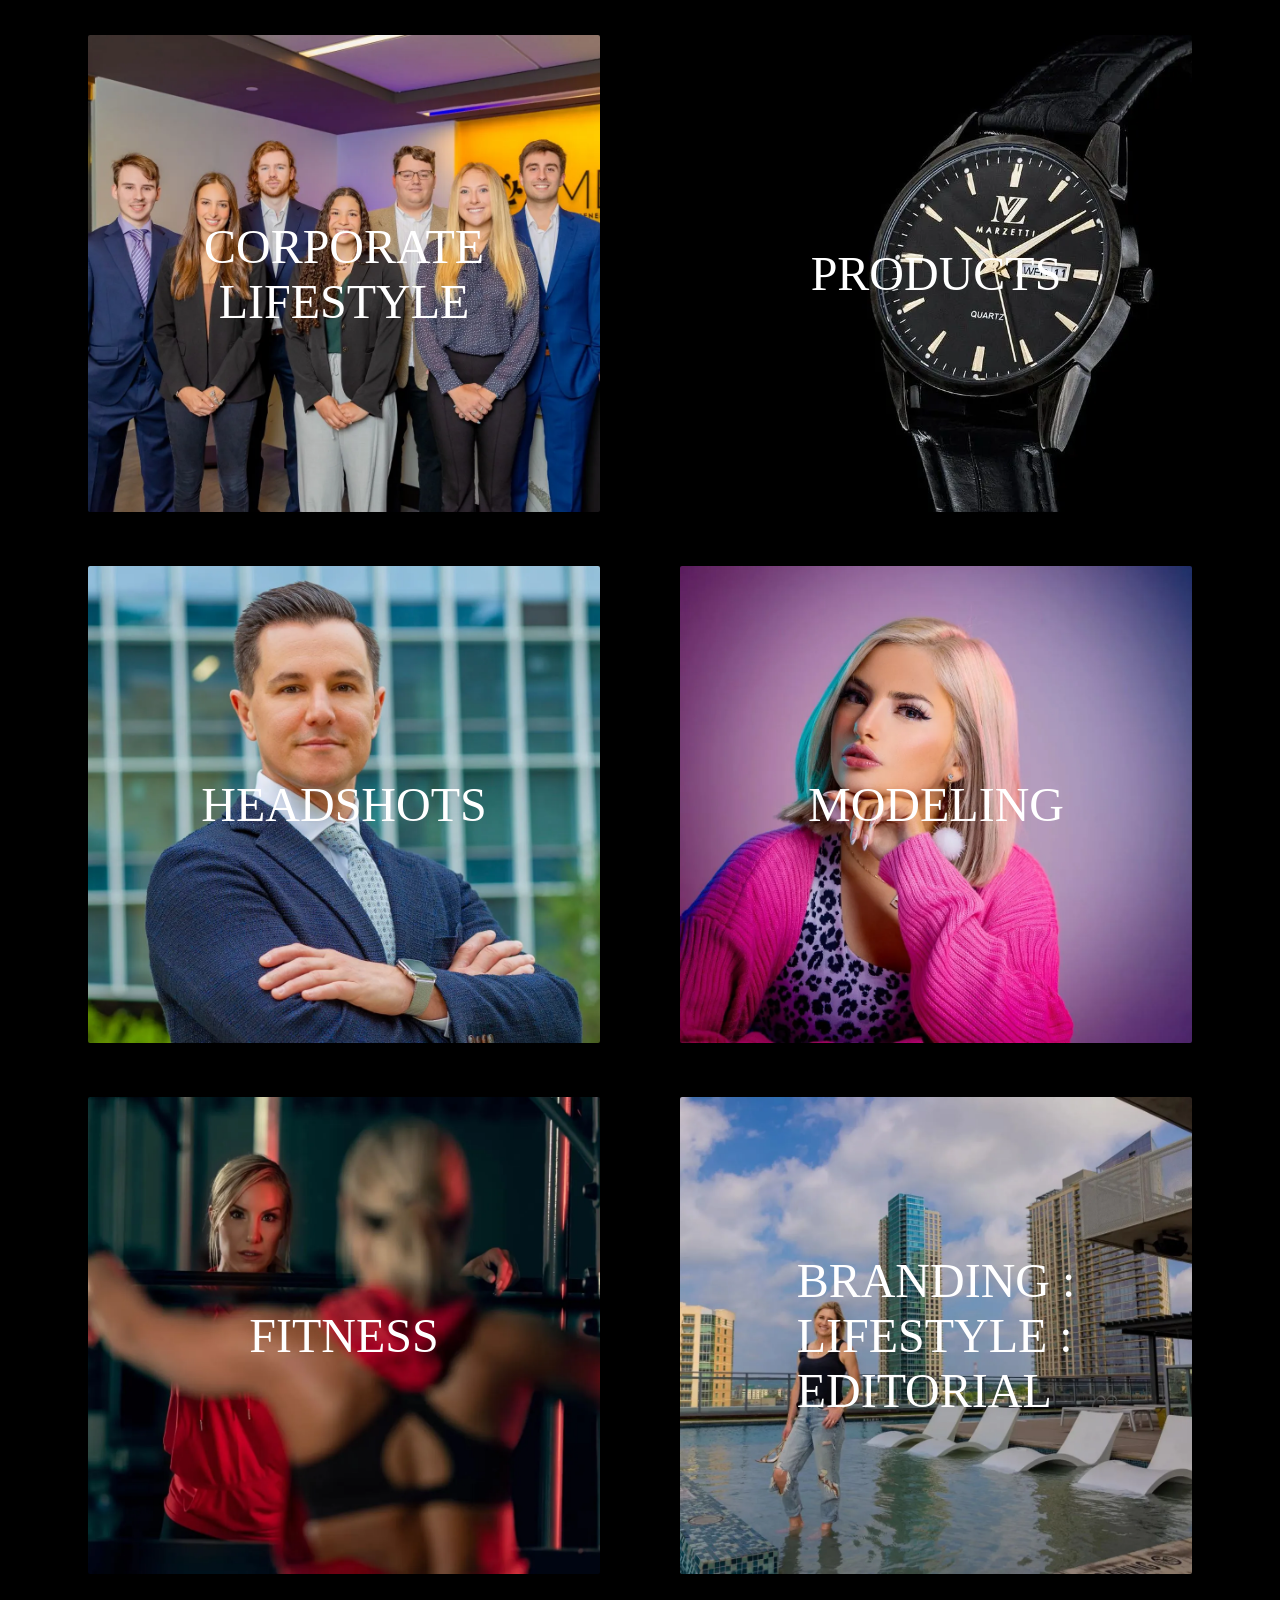
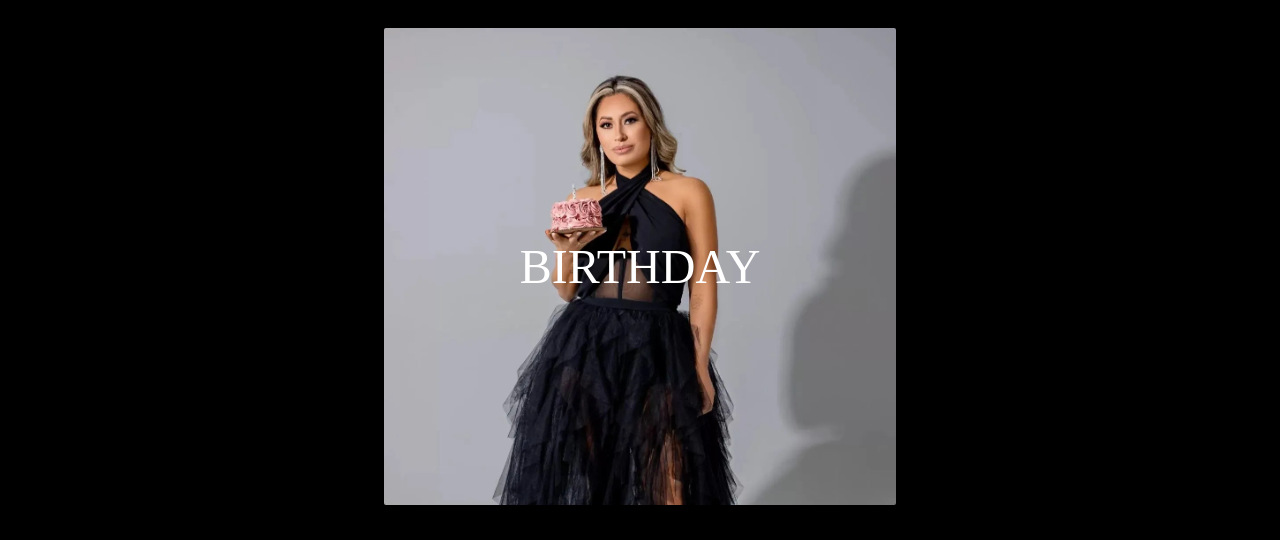
==== main port page/index.html @ 6ff3855a "adding in itial copy of og port page to be reconstructed" ====
<!DOCTYPE html>
<html lang="en">

<head>
    <meta charset="UTF-8">
    <title>Main Port Page</title>
    <link rel="stylesheet" href="style.css">
    <meta name="viewport" content="width=device-width, initial-scale=1.0">

</head>

<body>

    <div id="card-stage">
        <div class="card-row">
            <div class="port-card" id="corporate-lifestyle">
                <a href="#" class="card-text-link">CORPORATE LIFESTYLE</a>
            </div>
            <div class="port-card" id="products">
                <a href="#" class="card-text-link">PRODUCTS</a>
            </div>
        </div>
        <div class="card-row">
            <div class="port-card" id="headshots">
                <a href="#" class="card-text-link">HEADSHOTS</a>
            </div>
            <div class="port-card" id="modeling">
                <a href="#" class="card-text-link">MODELING</a>
            </div>
        </div>
        <div class="card-row">
            <div class="port-card" id="fitness">
                <a href="#" class="card-text-link">FITNESS</a>
            </div>
            <div class="port-card" id="editorial">
                <a href="#" class="card-text-link">
                    BRANDING : <br>
                    LIFESTYLE : <br>
                    EDITORIAL</a>
            </div>
        </div>
        <div class="card-row">
            <div class="port-card" id="birthday">
                <a href="#" class="card-text-link">BIRTHDAY</a>
            </div>
        </div>

    </div>
</body>

</html>
---- main port page/style.css ----
@font-face {
    font-family: RalewayImport;
    src: url(/assets/fonts/Raleway-VariableFont_wght.ttf);
}

html {
    background-color: black;
}

#card-stage {
    display: flex;
    flex-direction: column;
    justify-content: center;
    align-items: center;
    background-color: black;
    width: 100%;
    height: 100%;
}

.card-row {
    display: flex;
    flex-direction: row;
    justify-content: space-evenly;
    width: 100%;
}

.port-card {
    width: 40vw;
    height: 53vh;
    /* aspect ratio for use in wix iframe */
    /* width: 40%;
    height: auto;
    aspect-ratio: 4.8 / 3; */
    overflow: hidden;
    color: black;
    display: flex;
    align-items: center;
    justify-content: center;
    font-weight: bold;
    font-size: 48px;
    text-transform: uppercase;
    position: relative;
    margin-top: 3vh;
    margin-bottom: 3vh;
}

@media screen and (max-width: 1024px) {
    .port-card {
        width: 47.5%;
    }
}

@media screen and (max-width: 767px) {
    .port-card {
        width: 100%;
        font-size: 46px;
    }

    .card-row {
        flex-direction: column;
        align-items: center;
    }
}

/* pseudo elements for image layering */
.port-card::before,
.port-card::after {
    content: "";
    position: absolute;
    inset: 0;
    background-size: cover;
    background-position: center;
    transition: opacity 0.9s ease-in-out;
    z-index: 0;
    border-radius: 2px;
}

/* base img visible */
.port-card::before {
    opacity: 1;
}

/* hover img hidden by default */
.port-card::after {
    opacity: 0;
}

/* onhover fade to after img */
.port-card:hover::after {
    opacity: 1;
}

/* ensure text appears above the images */
.port-card .card-text-link {
    position: relative;
    z-index: 1;
    text-decoration: none;
    color: white;
    border-radius: 4px;
    font-family: RalewayImport;
    font-weight: 300;
    /* makes sure link is full card and text stays in center */
    width: 100%;
    height: 100%;
    display: flex;
    justify-content: center;
    align-items: center;
}

/* keeps text centered */
#corporate-lifestyle {
    text-align: center;
}


/* background images */


/* corp lifestyle*/
#corporate-lifestyle::before {
    background-image: url('assets/images/corplife1.webp');
}

#corporate-lifestyle::after {
    background-image: url('assets/images/corplifehover.webp');
}

/* products */
#products::before {
    background-image: url('assets/images/products1.webp');
}

#products::after {
    background-image: url('assets/images/productshover.webp');
}

/* headshots */
#headshots::before {
    background-image: url('assets/images/headshots1.webp');
}

#headshots::after {
    background-image: url('assets/images/headshotshover.webp');
}

/* modeling */
#modeling::before {
    background-image: url('assets/images/modeling1.webp');
}

#modeling::after {
    background-image: url('assets/images/modelinghover.webp');
}

/* fitness */
#fitness::before {
    background-image: url('assets/images/fitness1.webp');
}

#fitness::after {
    background-image: url('assets/images/fitnesshover.webp');
}

/* editorial */
#editorial::before {
    background-image: url('assets/images/editorial1.webp');
}

#editorial::after {
    background-image: url('assets/images/editorialhover.webp');
}

/* birthday */
#birthday::before {
    background-image: url('assets/images/birthday1.webp');
}

#birthday::after {
    background-image: url('assets/images/birthdayhover.webp');
}
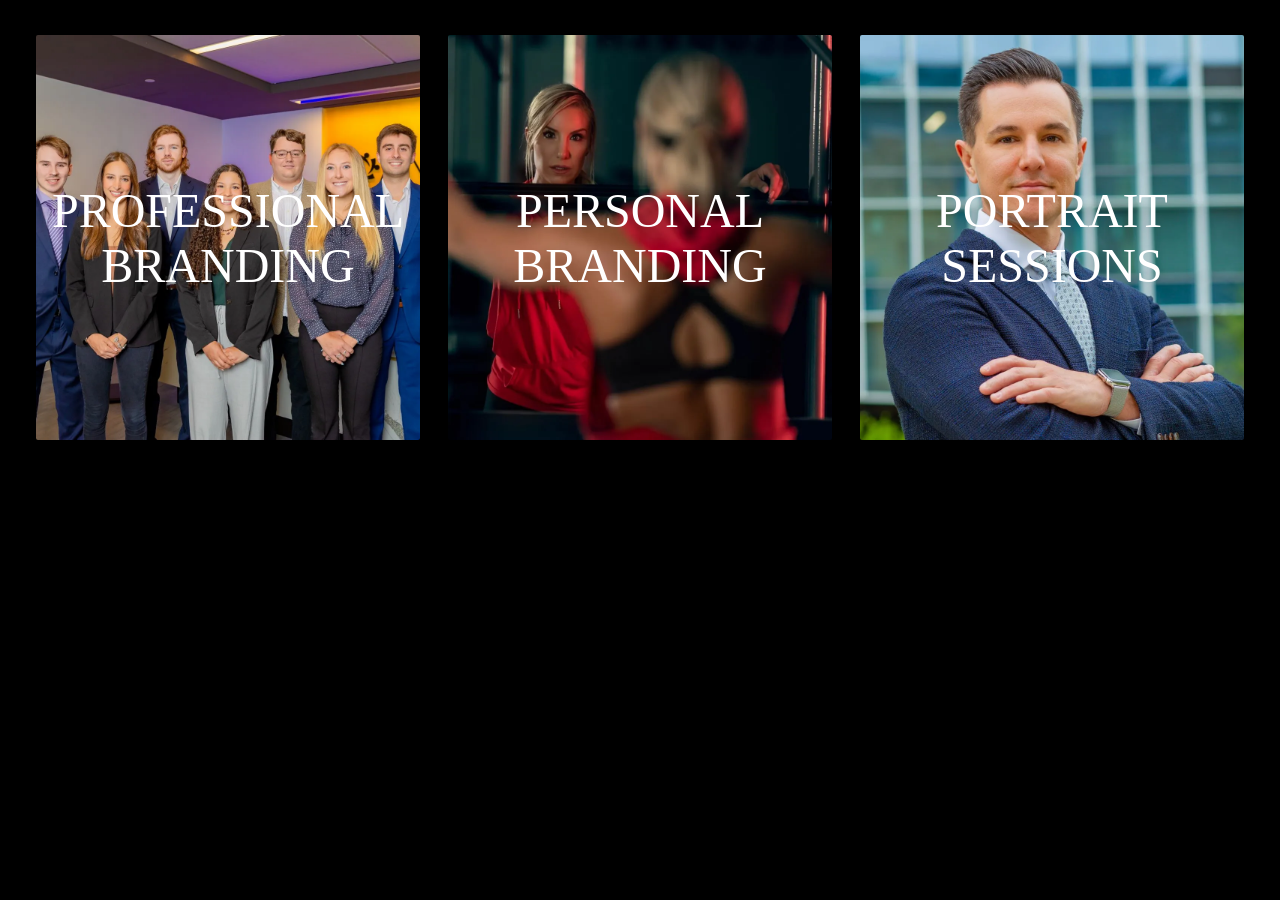
==== commit 400cf870: "main code base for main portfolio updated, next to update the live  version html" ====
--- a/main port page/index.html
+++ b/main port page/index.html
@@ -13,35 +13,14 @@
 
     <div id="card-stage">
         <div class="card-row">
-            <div class="port-card" id="corporate-lifestyle">
-                <a href="#" class="card-text-link">CORPORATE LIFESTYLE</a>
+            <div class="port-card" id="Professional-Branding">
+                <a href="#" class="card-text-link">Professional Branding</a>
             </div>
-            <div class="port-card" id="products">
-                <a href="#" class="card-text-link">PRODUCTS</a>
+            <div class="port-card" id="Personal-Branding">
+                <a href="#" class="card-text-link">Personal Branding</a>
             </div>
-        </div>
-        <div class="card-row">
-            <div class="port-card" id="headshots">
-                <a href="#" class="card-text-link">HEADSHOTS</a>
-            </div>
-            <div class="port-card" id="modeling">
-                <a href="#" class="card-text-link">MODELING</a>
-            </div>
-        </div>
-        <div class="card-row">
-            <div class="port-card" id="fitness">
-                <a href="#" class="card-text-link">FITNESS</a>
-            </div>
-            <div class="port-card" id="editorial">
-                <a href="#" class="card-text-link">
-                    BRANDING : <br>
-                    LIFESTYLE : <br>
-                    EDITORIAL</a>
-            </div>
-        </div>
-        <div class="card-row">
-            <div class="port-card" id="birthday">
-                <a href="#" class="card-text-link">BIRTHDAY</a>
+            <div class="port-card" id="Portrait-Sessions">
+                <a href="#" class="card-text-link">Portrait Sessions</a>
             </div>
         </div>
 
--- a/main port page/style.css
+++ b/main port page/style.css
@@ -25,8 +25,8 @@
 }
 
 .port-card {
-    width: 40vw;
-    height: 53vh;
+    width: 30vw;
+    height: 45vh;
     /* aspect ratio for use in wix iframe */
     /* width: 40%;
     height: auto;
@@ -50,15 +50,18 @@
     }
 }
 
+@media screen and (max-width: 957px) {
+
+    .card-row {
+        flex-direction: column;
+        align-items: center;
+    }
+}
+
 @media screen and (max-width: 767px) {
     .port-card {
         width: 100%;
         font-size: 46px;
-    }
-
-    .card-row {
-        flex-direction: column;
-        align-items: center;
     }
 }
 
@@ -105,76 +108,35 @@
     display: flex;
     justify-content: center;
     align-items: center;
-}
-
-/* keeps text centered */
-#corporate-lifestyle {
     text-align: center;
 }
-
 
 /* background images */
 
 
-/* corp lifestyle*/
-#corporate-lifestyle::before {
+/* Professional Branding*/
+#Professional-Branding::before {
     background-image: url('assets/images/corplife1.webp');
 }
 
-#corporate-lifestyle::after {
+#Professional-Branding::after {
     background-image: url('assets/images/corplifehover.webp');
 }
 
-/* products */
-#products::before {
-    background-image: url('assets/images/products1.webp');
+/* Personal Branding */
+#Personal-Branding::before {
+    background-image: url('assets/images/fitness1.webp');
 }
 
-#products::after {
-    background-image: url('assets/images/productshover.webp');
+#Personal-Branding::after {
+    background-image: url('assets/images/modelinghover.webp');
 }
 
-/* headshots */
-#headshots::before {
+/* Portrait Sessions */
+#Portrait-Sessions::before {
     background-image: url('assets/images/headshots1.webp');
 }
 
-#headshots::after {
+#Portrait-Sessions::after {
     background-image: url('assets/images/headshotshover.webp');
-}
-
-/* modeling */
-#modeling::before {
-    background-image: url('assets/images/modeling1.webp');
-}
-
-#modeling::after {
-    background-image: url('assets/images/modelinghover.webp');
-}
-
-/* fitness */
-#fitness::before {
-    background-image: url('assets/images/fitness1.webp');
-}
-
-#fitness::after {
-    background-image: url('assets/images/fitnesshover.webp');
-}
-
-/* editorial */
-#editorial::before {
-    background-image: url('assets/images/editorial1.webp');
-}
-
-#editorial::after {
-    background-image: url('assets/images/editorialhover.webp');
-}
-
-/* birthday */
-#birthday::before {
-    background-image: url('assets/images/birthday1.webp');
-}
-
-#birthday::after {
-    background-image: url('assets/images/birthdayhover.webp');
 }
